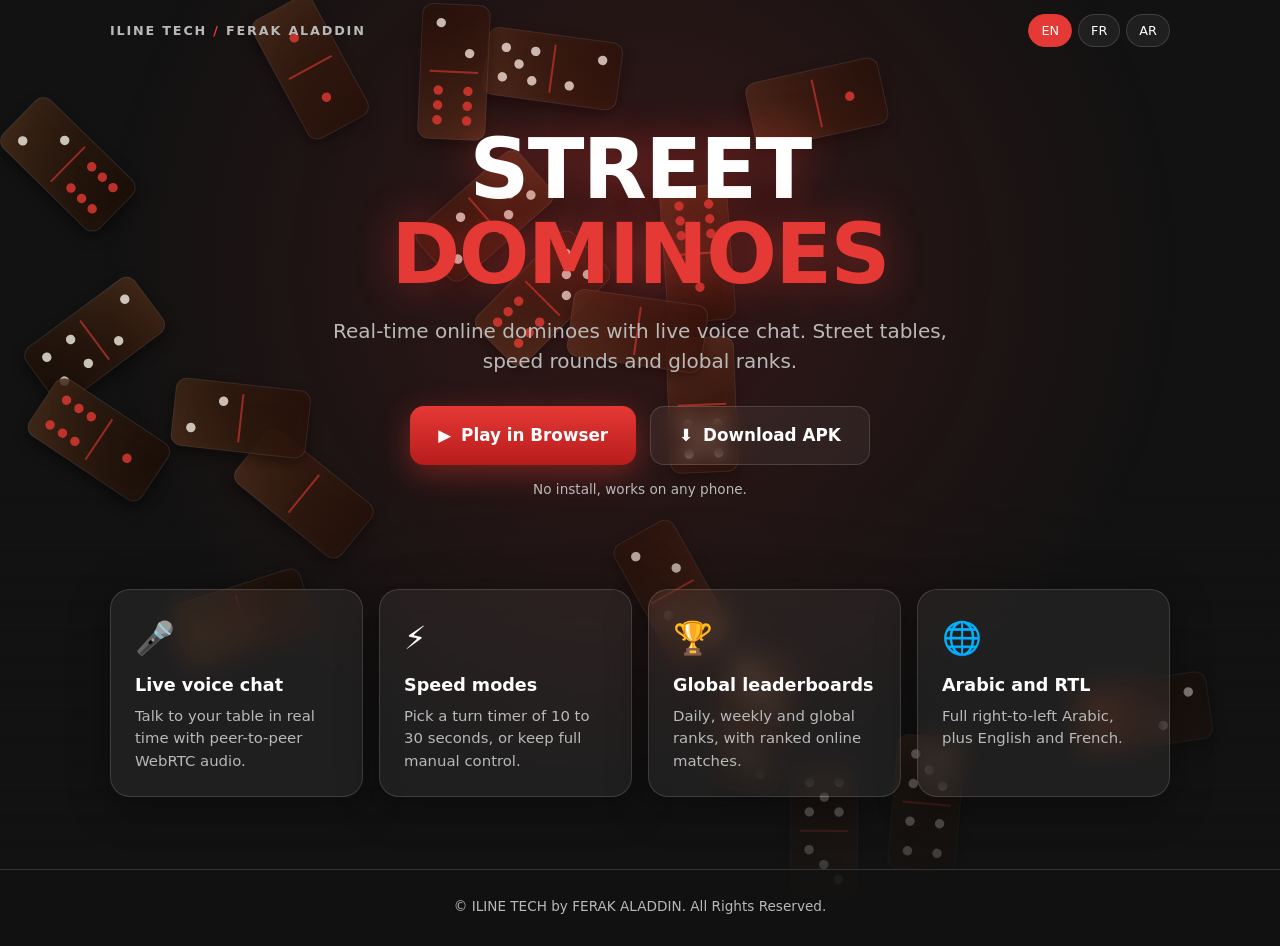
==== landing/index.html @ a8651e25 "Landing page at /, game at /play, invite links to /play" ====
<!doctype html>
<html lang="en">
<head>
<meta charset="utf-8">
<meta name="viewport" content="width=device-width,initial-scale=1,viewport-fit=cover">
<title>Street Dominoes - play online, voice chat, no download needed</title>
<meta name="description" content="Street Dominoes by ILINE TECH: real-time online dominoes with WebRTC voice chat, speed modes and global leaderboards. Play in your browser or download the Android APK.">
<meta name="theme-color" content="#121212">
<link rel="manifest" href="manifest.webmanifest">
<style>
:root{--bg:#121212;--red:#E53935;--red2:#b71c1c;--w:#fff;--mut:#b9b9b9;--gl:rgba(255,255,255,.06);--gb:rgba(255,255,255,.14)}
*{box-sizing:border-box;margin:0}
html{scroll-behavior:smooth}
body{background:var(--bg);color:var(--w);font-family:system-ui,-apple-system,"Segoe UI",Roboto,"Noto Sans Arabic",sans-serif;min-height:100vh;overflow-x:hidden;line-height:1.5}
#bg{position:fixed;inset:0;width:100%;height:100%;z-index:0;display:block}
body:before{content:"";position:fixed;inset:0;z-index:1;pointer-events:none;background:radial-gradient(ellipse at 50% 30%,rgba(229,57,53,.16),transparent 60%),linear-gradient(transparent 55%,rgba(18,18,18,.85))}
main,footer,header{position:relative;z-index:2}
header{display:flex;justify-content:space-between;align-items:center;padding:calc(14px + env(safe-area-inset-top,0px)) 20px 0;max-width:1100px;margin:auto}
.brand{font-weight:800;letter-spacing:.14em;font-size:.8rem;color:var(--mut)}
.brand b{color:var(--red)}
.lang{display:flex;gap:6px}
.lang button{background:var(--gl);border:1px solid var(--gb);color:var(--w);border-radius:999px;padding:6px 12px;font:inherit;font-size:.8rem;cursor:pointer}
.lang button[aria-pressed=true]{background:var(--red);border-color:var(--red)}
.hero{text-align:center;padding:9vh 20px 6vh;max-width:900px;margin:auto}
h1{font-size:clamp(2.6rem,9vw,5.2rem);line-height:1.02;font-weight:900;letter-spacing:-.02em;text-shadow:0 0 40px rgba(229,57,53,.45)}
h1 span{color:var(--red)}
.sub{color:var(--mut);font-size:clamp(1rem,2.6vw,1.25rem);max-width:640px;margin:18px auto 30px}
.cta{display:flex;gap:14px;justify-content:center;flex-wrap:wrap}
.btn{display:inline-flex;align-items:center;gap:10px;padding:16px 28px;border-radius:14px;font-weight:700;font-size:1.05rem;text-decoration:none;color:var(--w);transition:transform .15s,box-shadow .15s}
.btn:active{transform:scale(.97)}
.btn.p{background:linear-gradient(180deg,var(--red),var(--red2));box-shadow:0 8px 30px rgba(229,57,53,.4)}
.btn.p:hover{box-shadow:0 10px 38px rgba(229,57,53,.65)}
.btn.s{background:var(--gl);border:1px solid var(--gb);backdrop-filter:blur(10px);-webkit-backdrop-filter:blur(10px)}
.btn.s:hover{border-color:var(--red)}
.note{margin-top:14px;color:var(--mut);font-size:.85rem;min-height:1.3em}
.grid{display:grid;grid-template-columns:repeat(auto-fit,minmax(230px,1fr));gap:16px;max-width:1100px;margin:0 auto;padding:4vh 20px 8vh}
.card{background:var(--gl);border:1px solid var(--gb);border-radius:20px;padding:24px;backdrop-filter:blur(14px);-webkit-backdrop-filter:blur(14px);box-shadow:0 10px 40px rgba(0,0,0,.35);transition:transform .2s,border-color .2s}
.card:hover{transform:translateY(-4px);border-color:rgba(229,57,53,.6)}
.card i{font-style:normal;font-size:2rem;display:block;margin-bottom:10px}
.card h3{font-size:1.1rem;margin-bottom:6px}
.card p{color:var(--mut);font-size:.93rem}
footer{text-align:center;padding:26px 20px calc(30px + env(safe-area-inset-bottom,0px));color:var(--mut);font-size:.85rem;border-top:1px solid var(--gb);background:rgba(18,18,18,.7)}
@media(prefers-reduced-motion:reduce){*{transition:none!important}}
</style>
</head>
<body>
<canvas id="bg" aria-hidden="true"></canvas>
<header><div class="brand">ILINE TECH <b>/</b> FERAK ALADDIN</div>
<div class="lang" role="group" aria-label="Language"><button data-l="en">EN</button><button data-l="fr">FR</button><button data-l="ar">AR</button></div></header>
<main>
<section class="hero">
<h1>STREET <span>DOMINOES</span></h1>
<p class="sub" data-t="sub"></p>
<div class="cta">
<a class="btn p" id="play" href="play">&#9654; <span data-t="play"></span></a>
<a class="btn s" id="apk" href="https://github.com/Aladdinweb/street-dominoes/releases/latest">&#11015; <span data-t="apk"></span></a>
</div>
<p class="note" id="note"></p>
</section>
<section class="grid">
<div class="card"><i>&#127908;</i><h3 data-t="c1h"></h3><p data-t="c1p"></p></div>
<div class="card"><i>&#9889;</i><h3 data-t="c2h"></h3><p data-t="c2p"></p></div>
<div class="card"><i>&#127942;</i><h3 data-t="c3h"></h3><p data-t="c3p"></p></div>
<div class="card"><i>&#127760;</i><h3 data-t="c4h"></h3><p data-t="c4p"></p></div>
</section>
</main>
<footer>&copy; ILINE TECH by FERAK ALADDIN. All Rights Reserved.</footer>
<script>
(function(){
// invite links (?room=CODE) and old bookmarks go straight to the game
var q=location.search;if(/[?&]room=/.test(q)){location.replace('play'+q+location.hash);return}
var T={
en:{sub:'Real-time online dominoes with live voice chat. Street tables, speed rounds and global ranks.',play:'Play in Browser',apk:'Download APK',nb:'No install, works on any phone.',
c1h:'Live voice chat',c1p:'Talk to your table in real time with peer-to-peer WebRTC audio.',c2h:'Speed modes',c2p:'Pick a turn timer of 10 to 30 seconds, or keep full manual control.',c3h:'Global leaderboards',c3p:'Daily, weekly and global ranks, with ranked online matches.',c4h:'Arabic and RTL',c4p:'Full right-to-left Arabic, plus English and French.'},
fr:{sub:'Dominos en ligne en temps reel avec chat vocal. Tables de rue, parties rapides et classements mondiaux.',play:'Jouer dans le navigateur',apk:'Telecharger l\u2019APK',nb:'Sans installation, sur tout telephone.',
c1h:'Chat vocal en direct',c1p:'Parlez a votre table en temps reel grace a l\u2019audio WebRTC pair a pair.',c2h:'Modes rapides',c2p:'Un minuteur de 10 a 30 secondes, ou le controle manuel complet.',c3h:'Classements mondiaux',c3p:'Classements quotidiens, hebdomadaires et mondiaux.',c4h:'Arabe et RTL',c4p:'Arabe de droite a gauche, plus anglais et francais.'},
ar:{sub:'\u062F\u0648\u0645\u064A\u0646\u0648 \u0623\u0648\u0646\u0644\u0627\u064A\u0646 \u0645\u0628\u0627\u0634\u0631 \u0645\u0639 \u062F\u0631\u062F\u0634\u0629 \u0635\u0648\u062A\u064A\u0629. \u0637\u0627\u0648\u0644\u0627\u062A \u0627\u0644\u0634\u0627\u0631\u0639 \u0648\u062C\u0648\u0644\u0627\u062A \u0633\u0631\u064A\u0639\u0629 \u0648\u062A\u0631\u062A\u064A\u0628 \u0639\u0627\u0644\u0645\u064A.',play:'\u0627\u0644\u0639\u0628 \u0641\u064A \u0627\u0644\u0645\u062A\u0635\u0641\u062D',apk:'\u062A\u062D\u0645\u064A\u0644 APK',nb:'\u0628\u062F\u0648\u0646 \u062A\u062B\u0628\u064A\u062A \u0648\u064A\u0639\u0645\u0644 \u0639\u0644\u0649 \u0623\u064A \u0647\u0627\u062A\u0641.',
c1h:'\u062F\u0631\u062F\u0634\u0629 \u0635\u0648\u062A\u064A\u0629 \u0645\u0628\u0627\u0634\u0631\u0629',c1p:'\u062A\u062D\u062F\u062B \u0645\u0639 \u0637\u0627\u0648\u0644\u062A\u0643 \u0641\u0648\u0631\u064B\u0627 \u0628\u0635\u0648\u062A WebRTC.',c2h:'\u0623\u0648\u0636\u0627\u0639 \u0633\u0631\u064A\u0639\u0629',c2p:'\u0645\u0624\u0642\u062A \u0645\u0646 10 \u0625\u0644\u0649 30 \u062B\u0627\u0646\u064A\u0629 \u0623\u0648 \u062A\u062D\u0643\u0645 \u064A\u062F\u0648\u064A \u0643\u0627\u0645\u0644.',c3h:'\u062A\u0631\u062A\u064A\u0628 \u0639\u0627\u0644\u0645\u064A',c3p:'\u062A\u0631\u062A\u064A\u0628 \u064A\u0648\u0645\u064A \u0648\u0623\u0633\u0628\u0648\u0639\u064A \u0648\u0639\u0627\u0644\u0645\u064A.',c4h:'\u0627\u0644\u0639\u0631\u0628\u064A\u0629 \u0648RTL',c4p:'\u062F\u0639\u0645 \u0643\u0627\u0645\u0644 \u0644\u0644\u0639\u0631\u0628\u064A\u0629 \u0645\u0639 \u0627\u0644\u0625\u0646\u062C\u0644\u064A\u0632\u064A\u0629 \u0648\u0627\u0644\u0641\u0631\u0646\u0633\u064A\u0629.'}};
var lang=(localStorage.getItem('dm_lang')||navigator.language||'en').slice(0,2);if(!T[lang])lang='en';
function setL(l){lang=l;try{localStorage.setItem('dm_lang',l)}catch(e){}var d=T[l];
document.documentElement.lang=l;document.documentElement.dir=l==='ar'?'rtl':'ltr';
document.querySelectorAll('[data-t]').forEach(function(n){n.textContent=d[n.dataset.t]});
document.getElementById('note').textContent=d.nb+(ver?' APK '+ver:'');
document.querySelectorAll('.lang button').forEach(function(b){b.setAttribute('aria-pressed',b.dataset.l===l)})}
var ver='';
document.querySelectorAll('.lang button').forEach(function(b){b.onclick=function(){setL(b.dataset.l)}});
setL(lang);
// latest APK straight from the GitHub release (no version hard-coded); falls back to the releases page
fetch('https://api.github.com/repos/Aladdinweb/street-dominoes/releases/latest').then(function(r){return r.ok?r.json():Promise.reject()}).then(function(j){
var a=(j.assets||[]).find(function(x){return /\.apk$/i.test(x.name)});if(a){document.getElementById('apk').href=a.browser_download_url;ver=j.tag_name||'';setL(lang)}}).catch(function(){});

// ---- domino physics background
var cv=document.getElementById('bg'),cx=cv.getContext('2d'),W,H,D,tiles=[],mx=-999,my=-999,run=true,rm=matchMedia('(prefers-reduced-motion:reduce)').matches;
function size(){D=Math.min(devicePixelRatio||1,2);W=innerWidth;H=innerHeight;cv.width=W*D;cv.height=H*D;cx.setTransform(D,0,0,D,0,0)}
function mk(){var s=Math.max(34,Math.min(W,H)*.075);return{x:Math.random()*W,y:Math.random()*H,vx:(Math.random()-.5)*.7,vy:(Math.random()-.5)*.7,a:Math.random()*6.28,va:(Math.random()-.5)*.012,s:s,p:[Math.random()*7|0,Math.random()*7|0]}}
var PIP={0:[],1:[[0,0]],2:[[-1,-1],[1,1]],3:[[-1,-1],[0,0],[1,1]],4:[[-1,-1],[1,-1],[-1,1],[1,1]],5:[[-1,-1],[1,-1],[0,0],[-1,1],[1,1]],6:[[-1,-1],[1,-1],[-1,0],[1,0],[-1,1],[1,1]]};
function draw(t){var w=t.s,h=t.s*2,r=w*.16;cx.save();cx.translate(t.x,t.y);cx.rotate(t.a);cx.globalAlpha=.8;
cx.shadowColor='rgba(0,0,0,.6)';cx.shadowBlur=14;cx.shadowOffsetY=6;
var g=cx.createLinearGradient(-w/2,-h/2,w/2,h/2);g.addColorStop(0,'#4a2e1b');g.addColorStop(.5,'#2e1a0e');g.addColorStop(1,'#1c0f07');
cx.fillStyle=g;cx.beginPath();cx.roundRect(-w/2,-h/2,w,h,r);cx.fill();cx.shadowColor='transparent';
cx.strokeStyle='rgba(255,255,255,.12)';cx.lineWidth=1;cx.stroke();
cx.strokeStyle='rgba(229,57,53,.75)';cx.lineWidth=2;cx.beginPath();cx.moveTo(-w*.36,0);cx.lineTo(w*.36,0);cx.stroke();
for(var k=0;k<2;k++){var cy=(k?1:-1)*h/4,u=w*.22;PIP[t.p[k]].forEach(function(d){cx.fillStyle=t.p[k]===6||t.p[k]===1?'#E53935':'#f4efe6';cx.beginPath();cx.arc(d[0]*u,cy+d[1]*u,w*.07,0,6.28);cx.fill()})}
cx.restore()}
function step(){if(!run)return;cx.clearRect(0,0,W,H);
for(var i=0;i<tiles.length;i++){var a=tiles[i];
for(var j=i+1;j<tiles.length;j++){var b=tiles[j],dx=b.x-a.x,dy=b.y-a.y,d=Math.hypot(dx,dy),m=(a.s+b.s)*.72;
if(d<m&&d>0){var nx=dx/d,ny=dy/d,o=(m-d)/2;a.x-=nx*o;a.y-=ny*o;b.x+=nx*o;b.y+=ny*o;
var rv=(b.vx-a.vx)*nx+(b.vy-a.vy)*ny;if(rv<0){a.vx+=nx*rv;a.vy+=ny*rv;b.vx-=nx*rv;b.vy-=ny*rv;a.va-=rv*.01;b.va+=rv*.01}}}
var px=a.x-mx,py=a.y-my,pd=Math.hypot(px,py);if(pd<140&&pd>0){a.vx+=px/pd*.12;a.vy+=py/pd*.12}
a.vx*=.999;a.vy*=.999;var sp=Math.hypot(a.vx,a.vy);if(sp>1.6){a.vx*=1.6/sp;a.vy*=1.6/sp}if(sp<.12){a.vx+=(Math.random()-.5)*.05;a.vy+=(Math.random()-.5)*.05}
a.x+=a.vx;a.y+=a.vy;a.a+=a.va;a.va*=.998;var e=a.s;
if(a.x<e){a.x=e;a.vx=Math.abs(a.vx)}if(a.x>W-e){a.x=W-e;a.vx=-Math.abs(a.vx)}if(a.y<e){a.y=e;a.vy=Math.abs(a.vy)}if(a.y>H-e){a.y=H-e;a.vy=-Math.abs(a.vy)}draw(a)}
requestAnimationFrame(step)}
function init(){size();var n=Math.max(8,Math.min(20,Math.round(W*H/52000)));tiles=[];for(var i=0;i<n;i++)tiles.push(mk());if(rm){tiles.forEach(draw)}else step()}
addEventListener('resize',function(){size();tiles.forEach(function(t){t.x=Math.min(t.x,W);t.y=Math.min(t.y,H)});if(rm){cx.clearRect(0,0,W,H);tiles.forEach(draw)}});
addEventListener('pointermove',function(e){mx=e.clientX;my=e.clientY});addEventListener('pointerleave',function(){mx=my=-999});
document.addEventListener('visibilitychange',function(){var was=run;run=!document.hidden;if(run&&!was&&!rm)step()});
init();
})();
</script>
</body>
</html>
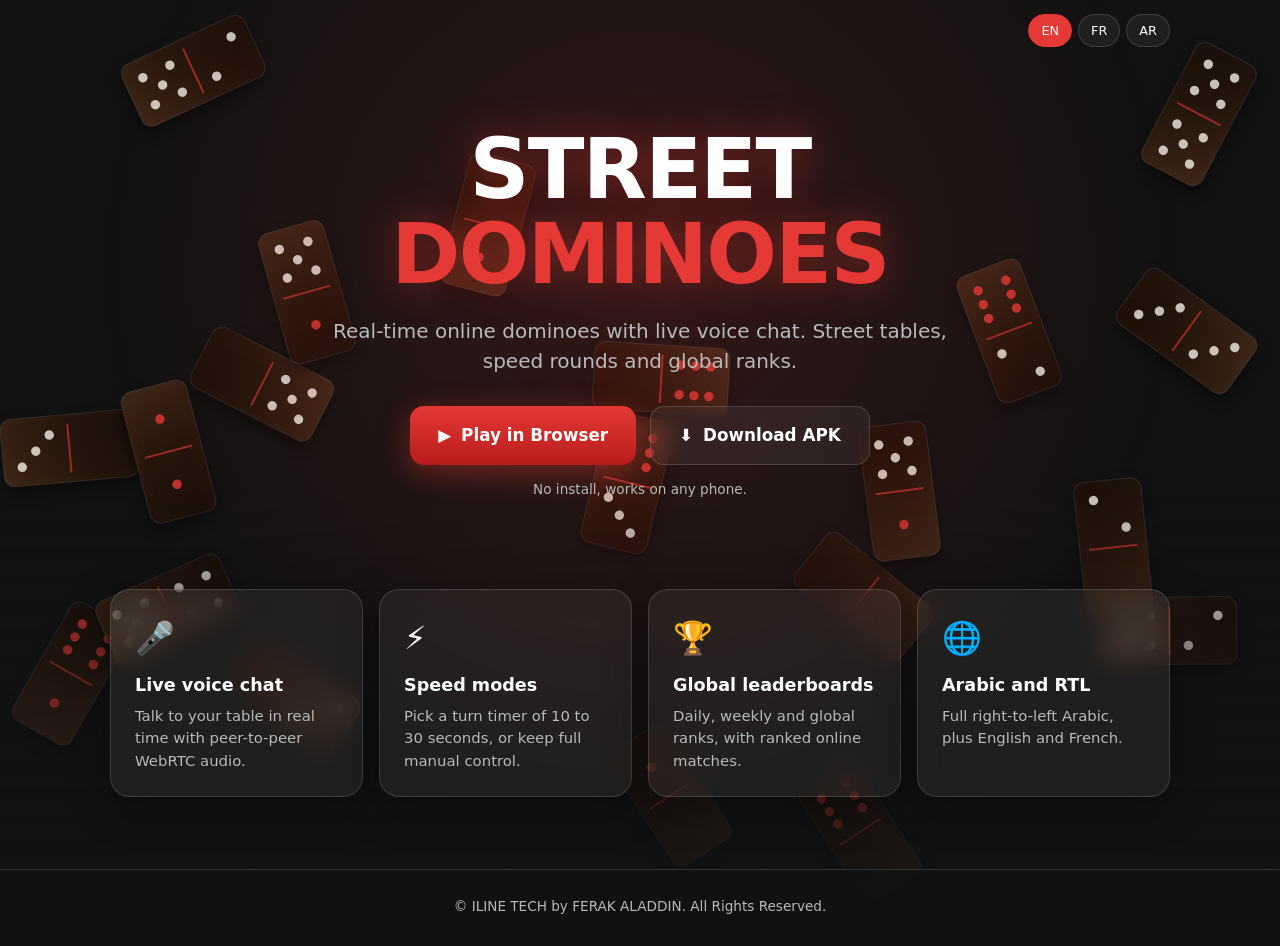
==== commit 47436b87: "Landing: remove developer text from the top-left corner" ====
--- a/landing/index.html
+++ b/landing/index.html
@@ -45,7 +45,7 @@
 </head>
 <body>
 <canvas id="bg" aria-hidden="true"></canvas>
-<header><div class="brand">ILINE TECH <b>/</b> FERAK ALADDIN</div>
+<header><div class="brand" aria-hidden="true"></div>
 <div class="lang" role="group" aria-label="Language"><button data-l="en">EN</button><button data-l="fr">FR</button><button data-l="ar">AR</button></div></header>
 <main>
 <section class="hero">
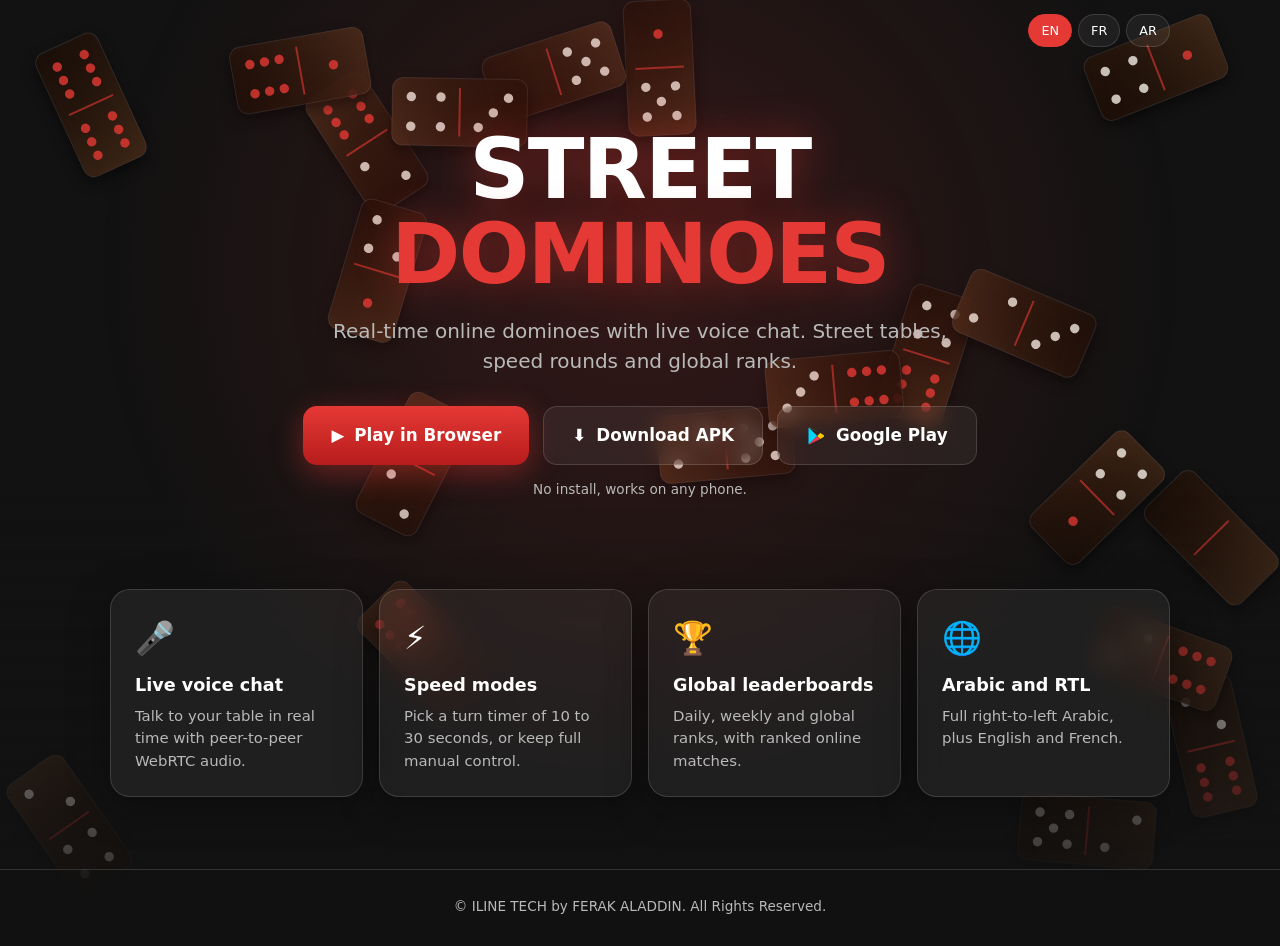
==== commit bb711dae: "v1.4.0: Google Play modal, ads layer (banner slot, extra box ad, boost wheel)" ====
--- a/landing/index.html
+++ b/landing/index.html
@@ -40,6 +40,7 @@
 .card h3{font-size:1.1rem;margin-bottom:6px}
 .card p{color:var(--mut);font-size:.93rem}
 footer{text-align:center;padding:26px 20px calc(30px + env(safe-area-inset-bottom,0px));color:var(--mut);font-size:.85rem;border-top:1px solid var(--gb);background:rgba(18,18,18,.7)}
+#gpm{position:fixed;inset:0;z-index:20;display:flex;align-items:center;justify-content:center;padding:20px;background:rgba(0,0,0,.7)}#gpm[hidden]{display:none}.gpb{max-width:380px;width:100%;text-align:center;padding:30px 24px;border-radius:22px;background:rgba(30,30,30,.85);border:1px solid var(--gb);backdrop-filter:blur(16px);-webkit-backdrop-filter:blur(16px);box-shadow:0 20px 60px rgba(0,0,0,.6)}.gpb h2{font-size:1.35rem;margin:10px 0 20px}.gpb svg{display:block;margin:auto}
 @media(prefers-reduced-motion:reduce){*{transition:none!important}}
 </style>
 </head>
@@ -54,6 +55,7 @@
 <div class="cta">
 <a class="btn p" id="play" href="play">&#9654; <span data-t="play"></span></a>
 <a class="btn s" id="apk" href="https://github.com/Aladdinweb/street-dominoes/releases/latest">&#11015; <span data-t="apk"></span></a>
+<a class="btn s" id="gp" href="#gp" role="button"><svg width="20" height="20" viewBox="0 0 24 24" aria-hidden="true"><path fill="#00D7FE" d="M3.6 2.2 13.4 12 3.6 21.8c-.4-.2-.6-.6-.6-1.1V3.3c0-.5.2-.9.6-1.1z"/><path fill="#FFCE00" d="m17 15.6-3.6-3.6L17 8.4l4 2.3c.8.5.8 1.8 0 2.6z"/><path fill="#F5384A" d="M13.4 12 3.6 21.8c.4.2.9.2 1.4-.1L17 15.6z"/><path fill="#00F076" d="M17 8.4 5 2.3c-.5-.3-1-.3-1.4-.1z"/></svg> <span data-g="gp"></span></a>
 </div>
 <p class="note" id="note"></p>
 </section>
@@ -64,6 +66,7 @@
 <div class="card"><i>&#127760;</i><h3 data-t="c4h"></h3><p data-t="c4p"></p></div>
 </section>
 </main>
+<div id="gpm" hidden role="dialog" aria-modal="true" aria-labelledby="gpt"><div class="gpb"><svg width="46" height="46" viewBox="0 0 24 24" aria-hidden="true"><path fill="#00D7FE" d="M3.6 2.2 13.4 12 3.6 21.8c-.4-.2-.6-.6-.6-1.1V3.3c0-.5.2-.9.6-1.1z"/><path fill="#FFCE00" d="m17 15.6-3.6-3.6L17 8.4l4 2.3c.8.5.8 1.8 0 2.6z"/><path fill="#F5384A" d="M13.4 12 3.6 21.8c.4.2.9.2 1.4-.1L17 15.6z"/><path fill="#00F076" d="M17 8.4 5 2.3c-.5-.3-1-.3-1.4-.1z"/></svg><h2 id="gpt" data-g="soon"></h2><button class="btn p" id="gpok" type="button" data-g="ok"></button></div></div>
 <footer>&copy; ILINE TECH by FERAK ALADDIN. All Rights Reserved.</footer>
 <script>
 (function(){
@@ -76,15 +79,21 @@
 c1h:'Chat vocal en direct',c1p:'Parlez a votre table en temps reel grace a l\u2019audio WebRTC pair a pair.',c2h:'Modes rapides',c2p:'Un minuteur de 10 a 30 secondes, ou le controle manuel complet.',c3h:'Classements mondiaux',c3p:'Classements quotidiens, hebdomadaires et mondiaux.',c4h:'Arabe et RTL',c4p:'Arabe de droite a gauche, plus anglais et francais.'},
 ar:{sub:'\u062F\u0648\u0645\u064A\u0646\u0648 \u0623\u0648\u0646\u0644\u0627\u064A\u0646 \u0645\u0628\u0627\u0634\u0631 \u0645\u0639 \u062F\u0631\u062F\u0634\u0629 \u0635\u0648\u062A\u064A\u0629. \u0637\u0627\u0648\u0644\u0627\u062A \u0627\u0644\u0634\u0627\u0631\u0639 \u0648\u062C\u0648\u0644\u0627\u062A \u0633\u0631\u064A\u0639\u0629 \u0648\u062A\u0631\u062A\u064A\u0628 \u0639\u0627\u0644\u0645\u064A.',play:'\u0627\u0644\u0639\u0628 \u0641\u064A \u0627\u0644\u0645\u062A\u0635\u0641\u062D',apk:'\u062A\u062D\u0645\u064A\u0644 APK',nb:'\u0628\u062F\u0648\u0646 \u062A\u062B\u0628\u064A\u062A \u0648\u064A\u0639\u0645\u0644 \u0639\u0644\u0649 \u0623\u064A \u0647\u0627\u062A\u0641.',
 c1h:'\u062F\u0631\u062F\u0634\u0629 \u0635\u0648\u062A\u064A\u0629 \u0645\u0628\u0627\u0634\u0631\u0629',c1p:'\u062A\u062D\u062F\u062B \u0645\u0639 \u0637\u0627\u0648\u0644\u062A\u0643 \u0641\u0648\u0631\u064B\u0627 \u0628\u0635\u0648\u062A WebRTC.',c2h:'\u0623\u0648\u0636\u0627\u0639 \u0633\u0631\u064A\u0639\u0629',c2p:'\u0645\u0624\u0642\u062A \u0645\u0646 10 \u0625\u0644\u0649 30 \u062B\u0627\u0646\u064A\u0629 \u0623\u0648 \u062A\u062D\u0643\u0645 \u064A\u062F\u0648\u064A \u0643\u0627\u0645\u0644.',c3h:'\u062A\u0631\u062A\u064A\u0628 \u0639\u0627\u0644\u0645\u064A',c3p:'\u062A\u0631\u062A\u064A\u0628 \u064A\u0648\u0645\u064A \u0648\u0623\u0633\u0628\u0648\u0639\u064A \u0648\u0639\u0627\u0644\u0645\u064A.',c4h:'\u0627\u0644\u0639\u0631\u0628\u064A\u0629 \u0648RTL',c4p:'\u062F\u0639\u0645 \u0643\u0627\u0645\u0644 \u0644\u0644\u0639\u0631\u0628\u064A\u0629 \u0645\u0639 \u0627\u0644\u0625\u0646\u062C\u0644\u064A\u0632\u064A\u0629 \u0648\u0627\u0644\u0641\u0631\u0646\u0633\u064A\u0629.'}};
+var G={en:{gp:'Google Play',soon:'Coming Soon to Google Play Store!',ok:'OK'},fr:{gp:'Google Play',soon:'Bient\u00F4t sur Google Play Store !',ok:'OK'},ar:{gp:'Google Play',soon:'\u0642\u0631\u064A\u0628\u064B\u0627 \u0639\u0644\u0649 \u0645\u062A\u062C\u0631 Google Play!',ok:'\u062D\u0633\u0646\u064B\u0627'}};
 var lang=(localStorage.getItem('dm_lang')||navigator.language||'en').slice(0,2);if(!T[lang])lang='en';
 function setL(l){lang=l;try{localStorage.setItem('dm_lang',l)}catch(e){}var d=T[l];
 document.documentElement.lang=l;document.documentElement.dir=l==='ar'?'rtl':'ltr';
 document.querySelectorAll('[data-t]').forEach(function(n){n.textContent=d[n.dataset.t]});
+document.querySelectorAll('[data-g]').forEach(function(n){n.textContent=G[l][n.dataset.g]});
 document.getElementById('note').textContent=d.nb+(ver?' APK '+ver:'');
 document.querySelectorAll('.lang button').forEach(function(b){b.setAttribute('aria-pressed',b.dataset.l===l)})}
 var ver='';
 document.querySelectorAll('.lang button').forEach(function(b){b.onclick=function(){setL(b.dataset.l)}});
 setL(lang);
+var gpm=document.getElementById('gpm'),gpBtn=document.getElementById('gp');
+function gpOpen(e){if(e)e.preventDefault();gpm.hidden=false;document.getElementById('gpok').focus()}function gpClose(){gpm.hidden=true;gpBtn.focus()}
+gpBtn.onclick=gpOpen;document.getElementById('gpok').onclick=gpClose;gpm.onclick=function(e){if(e.target===gpm)gpClose()};
+addEventListener('keydown',function(e){if(e.key==='Escape'&&!gpm.hidden)gpClose()});
 // latest APK straight from the GitHub release (no version hard-coded); falls back to the releases page
 fetch('https://api.github.com/repos/Aladdinweb/street-dominoes/releases/latest').then(function(r){return r.ok?r.json():Promise.reject()}).then(function(j){
 var a=(j.assets||[]).find(function(x){return /\.apk$/i.test(x.name)});if(a){document.getElementById('apk').href=a.browser_download_url;ver=j.tag_name||'';setL(lang)}}).catch(function(){});
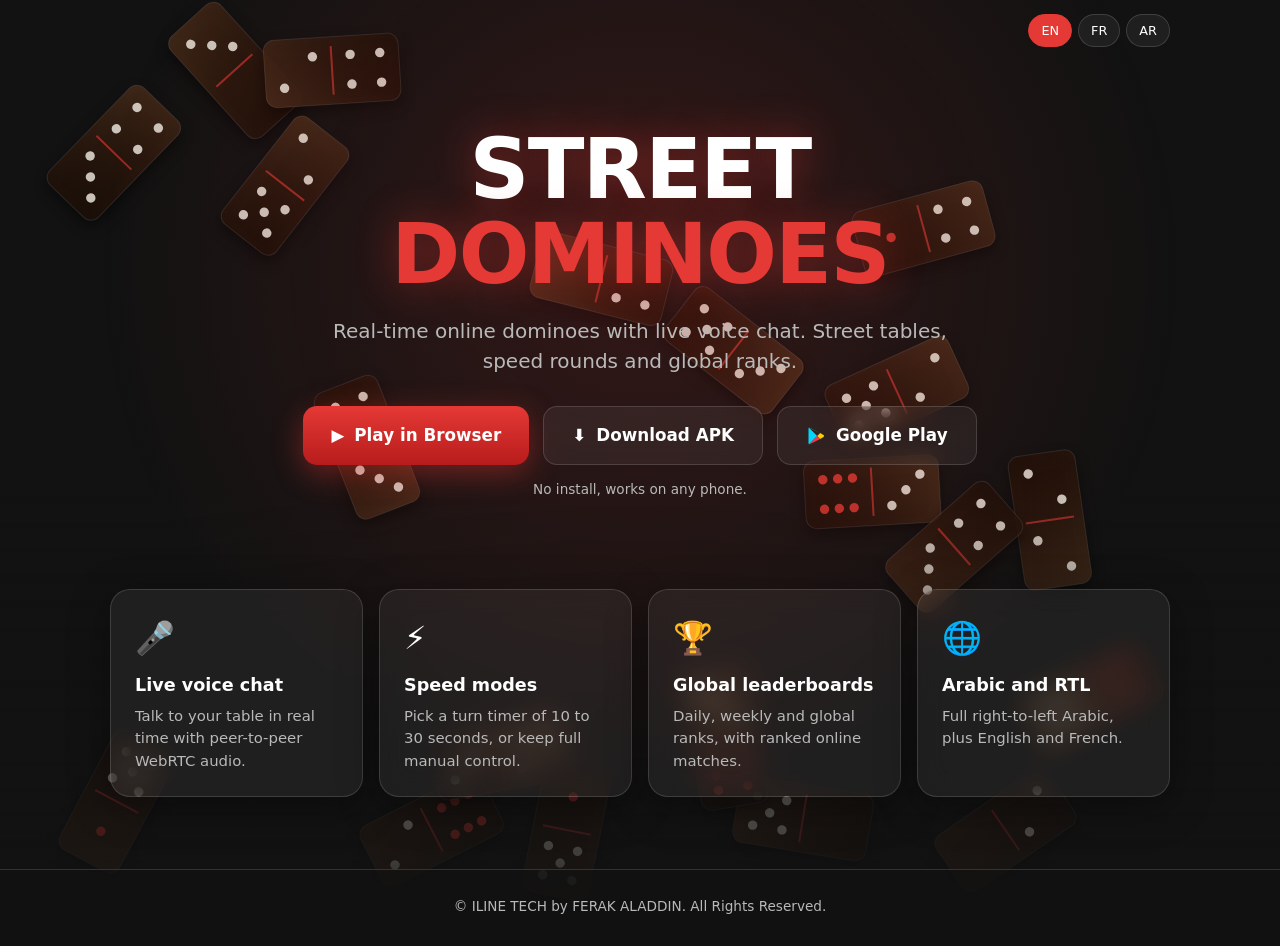
==== commit 58127780: "v1.5.0: accounts + recovery key, report & block, obfuscation tooling" ====
--- a/landing/index.html
+++ b/landing/index.html
@@ -71,7 +71,7 @@
 <script>
 (function(){
 // invite links (?room=CODE) and old bookmarks go straight to the game
-var q=location.search;if(/[?&]room=/.test(q)){location.replace('play'+q+location.hash);return}
+var q=location.search;if(/[?&](room|link)=/.test(q)){location.replace('play'+q+location.hash);return}
 var T={
 en:{sub:'Real-time online dominoes with live voice chat. Street tables, speed rounds and global ranks.',play:'Play in Browser',apk:'Download APK',nb:'No install, works on any phone.',
 c1h:'Live voice chat',c1p:'Talk to your table in real time with peer-to-peer WebRTC audio.',c2h:'Speed modes',c2p:'Pick a turn timer of 10 to 30 seconds, or keep full manual control.',c3h:'Global leaderboards',c3p:'Daily, weekly and global ranks, with ranked online matches.',c4h:'Arabic and RTL',c4p:'Full right-to-left Arabic, plus English and French.'},
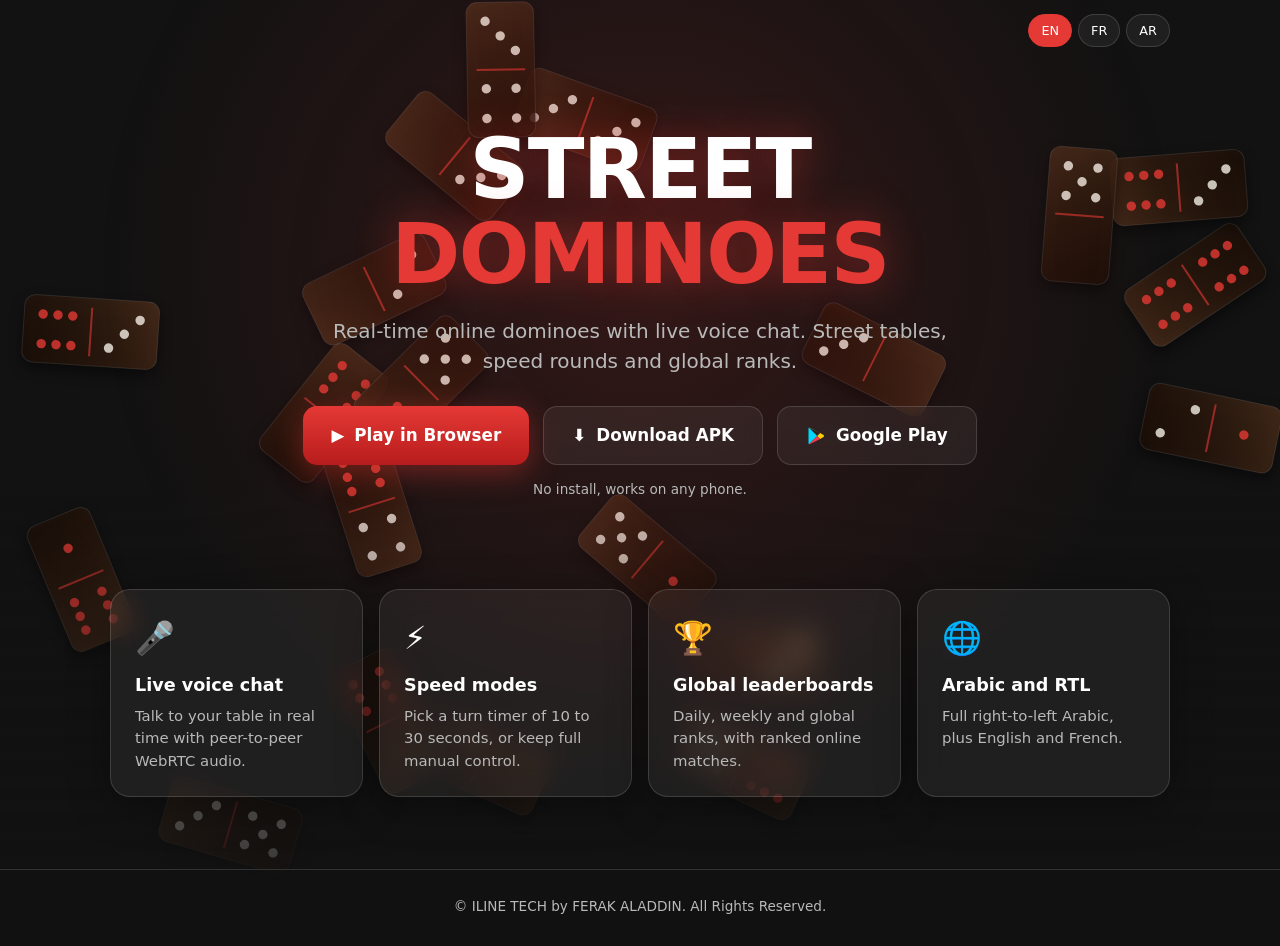
==== commit c97fcf31: "v1.6.1: referral loop app side (rewards claim, welcome popup, invite code, Classement)" ====
--- a/landing/index.html
+++ b/landing/index.html
@@ -43,6 +43,7 @@
 #gpm{position:fixed;inset:0;z-index:20;display:flex;align-items:center;justify-content:center;padding:20px;background:rgba(0,0,0,.7)}#gpm[hidden]{display:none}.gpb{max-width:380px;width:100%;text-align:center;padding:30px 24px;border-radius:22px;background:rgba(30,30,30,.85);border:1px solid var(--gb);backdrop-filter:blur(16px);-webkit-backdrop-filter:blur(16px);box-shadow:0 20px 60px rgba(0,0,0,.6)}.gpb h2{font-size:1.35rem;margin:10px 0 20px}.gpb svg{display:block;margin:auto}
 @media(prefers-reduced-motion:reduce){*{transition:none!important}}
 </style>
+<script id="sd-ref-landing">(function(){try{var r=new URLSearchParams(location.search).get("ref");if(r&&/^[A-Za-z0-9_]{4,32}$/.test(r)){localStorage.setItem("dm_ref",r);document.addEventListener("DOMContentLoaded",function(){var a=document.querySelectorAll("a[href]");for(var i=0;i<a.length;i++){var h=a[i].getAttribute("href")||"";if(/^\/play\/?(\?|$)/.test(h)||/street-dominoes\.pages\.dev\/play/.test(h)){a[i].setAttribute("href",h+(h.indexOf("?")<0?"?":"&")+"ref="+encodeURIComponent(r))}}})}}catch(e){}})();</script>
 </head>
 <body>
 <canvas id="bg" aria-hidden="true"></canvas>
